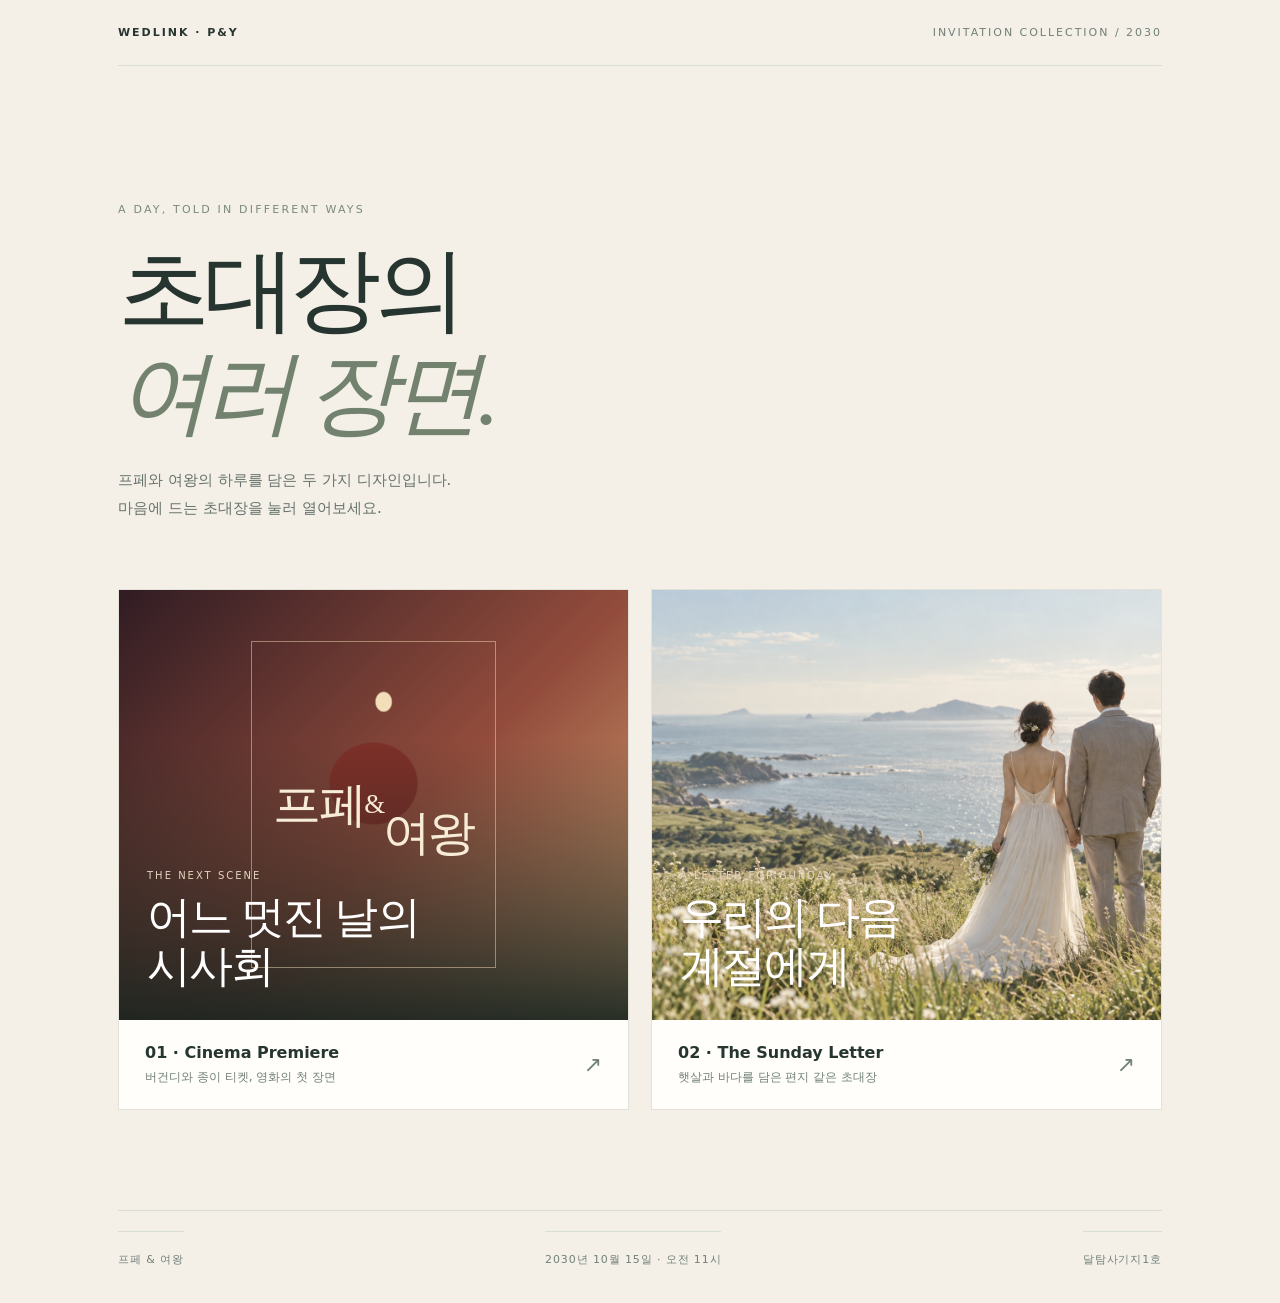
==== index.html @ d2a62945 "Publish WedLink invitation themes" ====
<!doctype html>
<html lang="ko">
<head>
  <meta charset="utf-8">
  <meta name="viewport" content="width=device-width, initial-scale=1">
  <meta name="theme-color" content="#f4f0e8">
  <meta name="description" content="프페와 여왕의 모바일 청첩장 테마를 골라보세요.">
  <title>WedLink — 초대장의 여러 장면</title>
  <style>
    :root{color-scheme:light;--paper:#f4f0e8;--ink:#26352f;--muted:#718078;--line:#d8ded5;--serif:Georgia,"Noto Serif KR",serif;--sans:system-ui,"Noto Sans KR",sans-serif}*{box-sizing:border-box}body{margin:0;background:var(--paper);color:var(--ink);font-family:var(--sans)}a{color:inherit}.wrap{max-width:1100px;margin:auto;padding:0 28px}.topbar{display:flex;align-items:center;justify-content:space-between;padding:26px 0;border-bottom:1px solid var(--line);font-size:11px;letter-spacing:.18em;text-transform:uppercase}.brand{font-weight:750}.edition{color:var(--muted)}.intro{padding:clamp(64px,11vw,132px) 0 48px}.eyebrow{font-size:11px;letter-spacing:.2em;color:#7a8b78;text-transform:uppercase}.intro h1{font-family:var(--serif);font-weight:400;letter-spacing:-.07em;font-size:clamp(44px,8vw,92px);line-height:1.12;margin:22px 0}.intro h1 em{font-weight:400;color:#72826f}.intro p{color:#66736c;line-height:1.85;margin:0;max-width:480px;font-size:15px}.themes{display:grid;grid-template-columns:repeat(2,minmax(0,1fr));gap:22px;padding:18px 0 100px}.theme{display:block;text-decoration:none;background:#fffefa;border:1px solid #e3e2d9;transition:transform .25s,box-shadow .25s;overflow:hidden}.theme:hover,.theme:focus-visible{transform:translateY(-4px);box-shadow:0 18px 44px #26352f18;outline:2px solid #70836f;outline-offset:3px}.poster{height:clamp(230px,37vw,430px);position:relative;overflow:hidden;display:flex;align-items:flex-end;padding:28px;color:white}.poster::after{content:"";position:absolute;inset:0;background:linear-gradient(0deg,#17231fe8,transparent 65%)}.poster>*{position:relative;z-index:1}.poster--cinema{background:radial-gradient(ellipse at 52% 26%,#f3deba 0 2%,transparent 2.4%),radial-gradient(ellipse at 50% 45%,#7d3028 0 12%,transparent 12.5%),linear-gradient(135deg,#301c23,#934c3c 55%,#d9ab78)}.ticket{position:absolute;inset:12% 26%;border:1px solid #f7dfb77a;display:flex;align-items:center;justify-content:center;text-align:center;font-family:var(--serif);font-size:clamp(25px,4vw,48px);letter-spacing:-.05em;line-height:1.15;color:#f7ecd7}.poster--letter{background:#d9dfd2}.poster--letter img{position:absolute;inset:0;width:100%;height:100%;object-fit:cover;object-position:center 56%;filter:saturate(.82)}.poster--letter::after{background:linear-gradient(0deg,#1b2823d9,transparent 74%)}.theme-title{font-family:var(--serif);font-size:clamp(26px,4vw,44px);line-height:1.12;letter-spacing:-.04em}.theme-kicker{font-size:10px;letter-spacing:.2em;margin:0 0 12px;color:#e2d5c1}.theme-info{display:flex;align-items:center;justify-content:space-between;padding:23px 26px}.theme-info strong{display:block;font-size:16px;font-weight:650}.theme-info small{display:block;color:var(--muted);margin-top:7px;font-size:12px}.arrow{font-size:22px;color:#718078}.foot{padding:0 0 36px;color:var(--muted);font-size:11px;letter-spacing:.08em}.foot span{border-top:1px solid var(--line);padding-top:20px;display:flex;justify-content:space-between}@media(max-width:680px){.wrap{padding:0 18px}.topbar{padding:20px 0}.themes{grid-template-columns:1fr;gap:16px;padding-bottom:68px}.poster{height:330px}.intro{padding:62px 0 30px}.theme-info{padding:20px}.foot span{gap:16px;flex-wrap:wrap}}
  </style>
</head>
<body>
  <div class="wrap">
    <header class="topbar"><span class="brand">WEDLINK · P&amp;Y</span><span class="edition">INVITATION COLLECTION / 2030</span></header>
    <main>
      <section class="intro" aria-labelledby="page-title">
        <span class="eyebrow">A day, told in different ways</span>
        <h1 id="page-title">초대장의<br><em>여러 장면.</em></h1>
        <p>프페와 여왕의 하루를 담은 두 가지 디자인입니다.<br>마음에 드는 초대장을 눌러 열어보세요.</p>
      </section>
      <nav class="themes" aria-label="청첩장 테마 선택">
        <a class="theme" href="./cinema-premiere/">
          <div class="poster poster--cinema"><div class="ticket" aria-hidden="true">프페<br><span style="font-size:.56em">&amp;</span><br>여왕</div><div><p class="theme-kicker">THE NEXT SCENE</p><div class="theme-title">어느 멋진 날의<br>시사회</div></div></div>
          <div class="theme-info"><div><strong>01 · Cinema Premiere</strong><small>버건디와 종이 티켓, 영화의 첫 장면</small></div><span class="arrow" aria-hidden="true">↗</span></div>
        </a>
        <a class="theme" href="./sunday-letter/">
          <div class="poster poster--letter"><img src="./sunday-letter/hero.png" alt="맑은 바닷가 풀밭에 선 신랑신부의 뒷모습"><div><p class="theme-kicker">A LETTER FOR SUNDAY</p><div class="theme-title">우리의 다음<br>계절에게</div></div></div>
          <div class="theme-info"><div><strong>02 · The Sunday Letter</strong><small>햇살과 바다를 담은 편지 같은 초대장</small></div><span class="arrow" aria-hidden="true">↗</span></div>
        </a>
      </nav>
    </main>
    <footer class="foot"><span><span>프페 &amp; 여왕</span><span>2030년 10월 15일 · 오전 11시</span><span>달탐사기지1호</span></span></footer>
  </div>
</body>
</html>
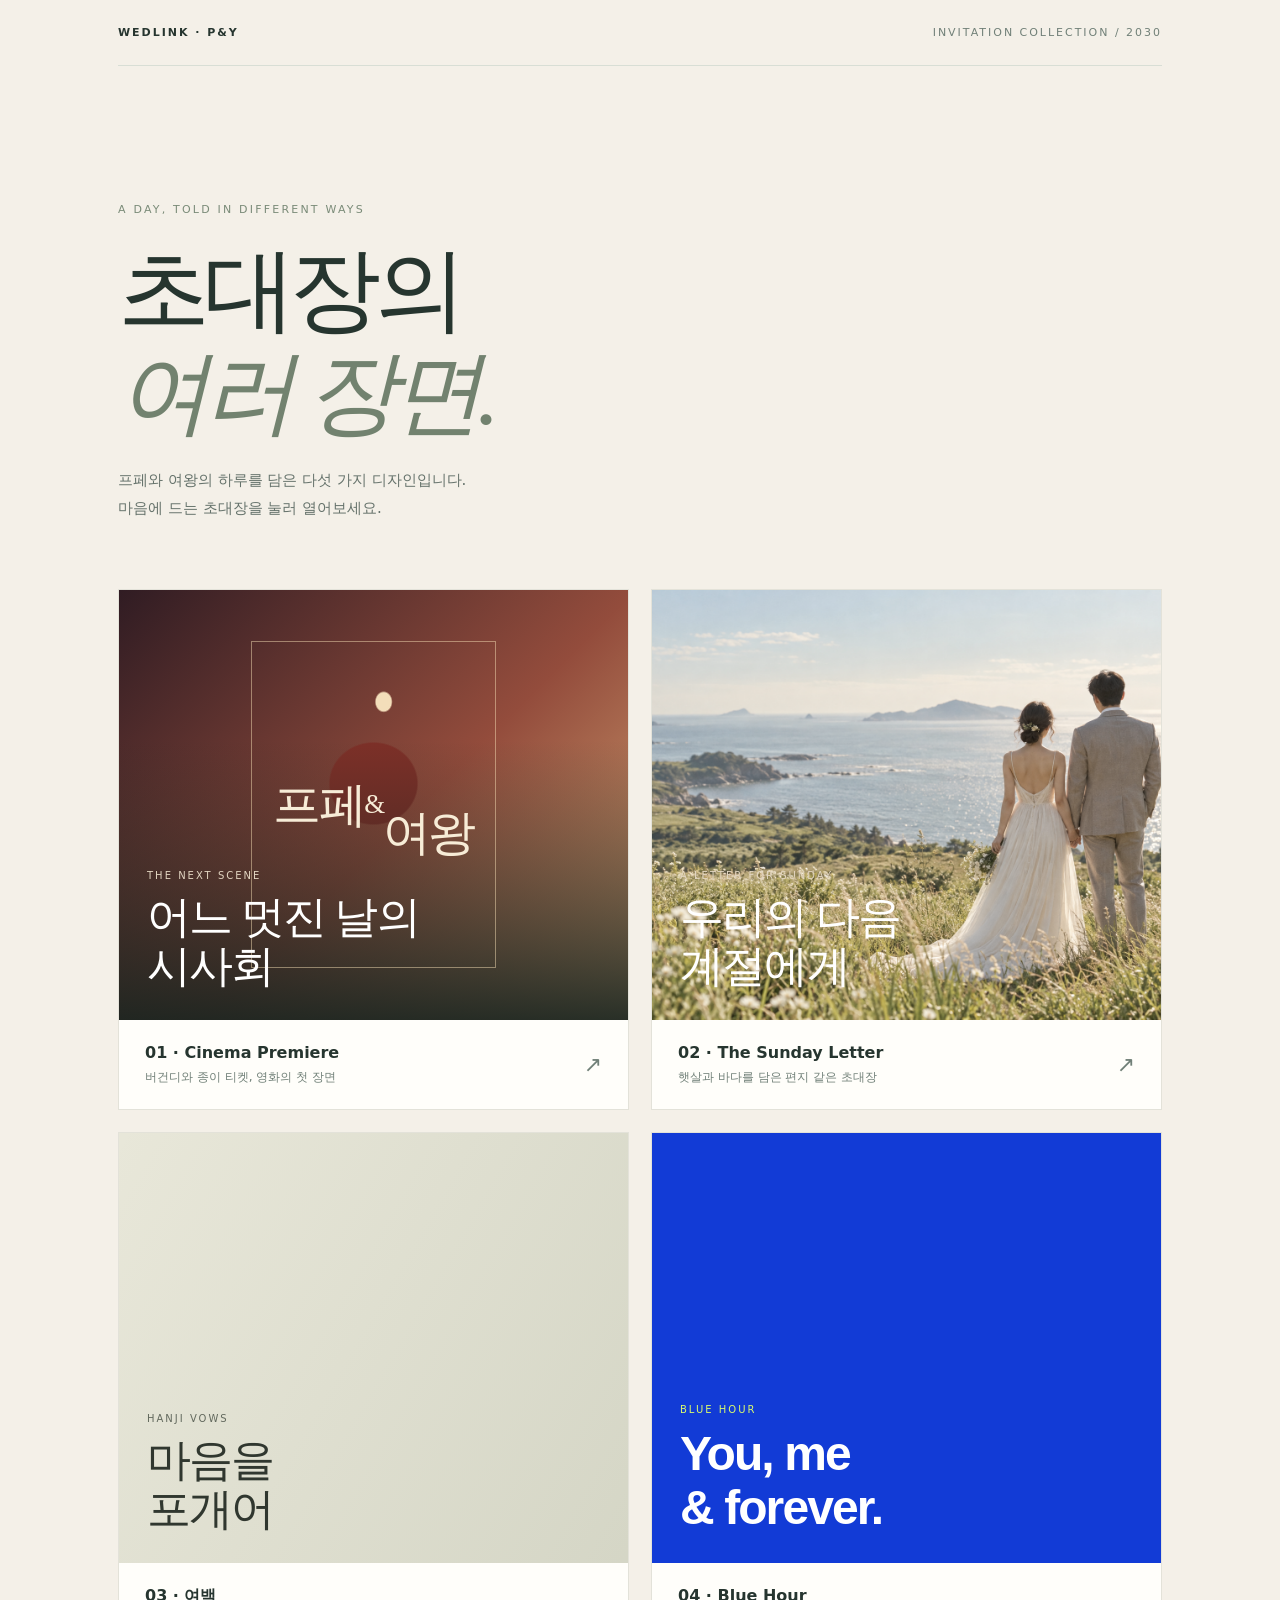
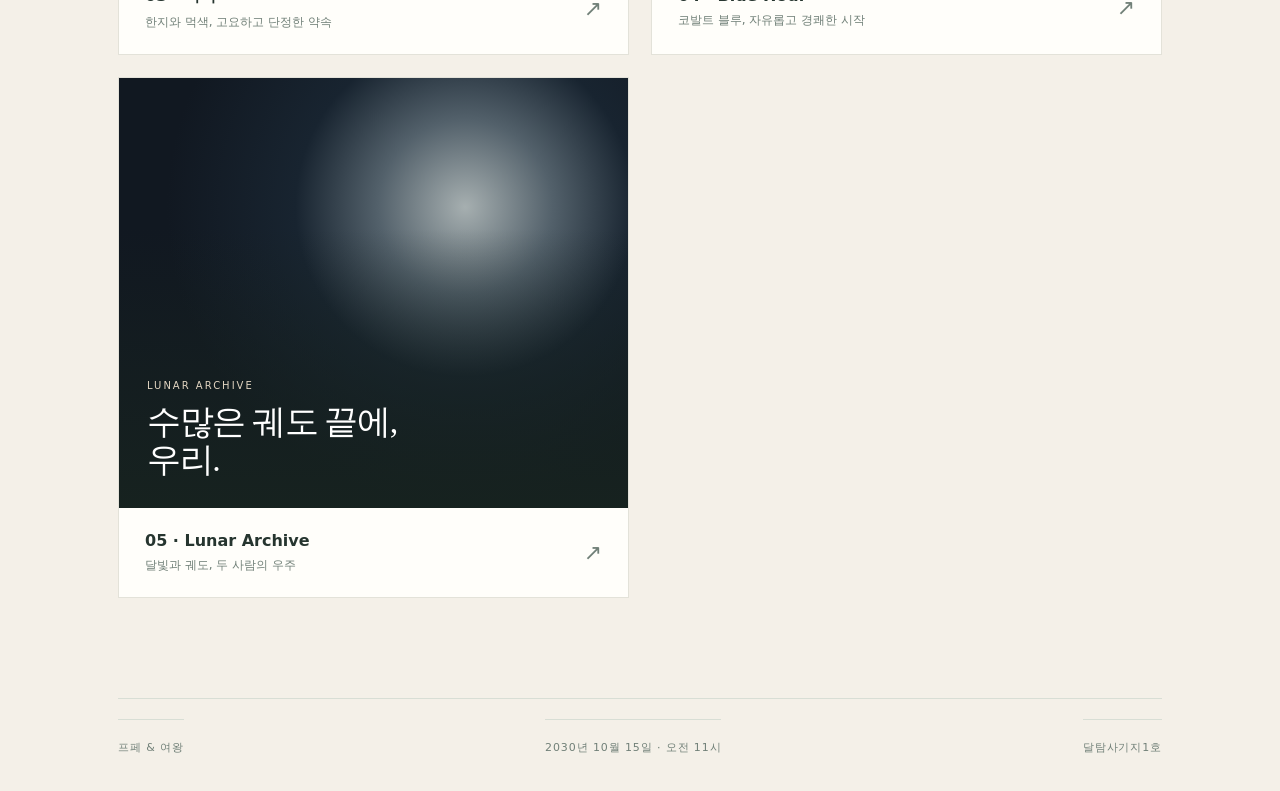
==== commit cad685b7: "Add Hanji Vows, Blue Hour and Lunar Archive themes" ====
--- a/index.html
+++ b/index.html
@@ -8,7 +8,7 @@
   <title>WedLink — 초대장의 여러 장면</title>
   <style>
     :root{color-scheme:light;--paper:#f4f0e8;--ink:#26352f;--muted:#718078;--line:#d8ded5;--serif:Georgia,"Noto Serif KR",serif;--sans:system-ui,"Noto Sans KR",sans-serif}*{box-sizing:border-box}body{margin:0;background:var(--paper);color:var(--ink);font-family:var(--sans)}a{color:inherit}.wrap{max-width:1100px;margin:auto;padding:0 28px}.topbar{display:flex;align-items:center;justify-content:space-between;padding:26px 0;border-bottom:1px solid var(--line);font-size:11px;letter-spacing:.18em;text-transform:uppercase}.brand{font-weight:750}.edition{color:var(--muted)}.intro{padding:clamp(64px,11vw,132px) 0 48px}.eyebrow{font-size:11px;letter-spacing:.2em;color:#7a8b78;text-transform:uppercase}.intro h1{font-family:var(--serif);font-weight:400;letter-spacing:-.07em;font-size:clamp(44px,8vw,92px);line-height:1.12;margin:22px 0}.intro h1 em{font-weight:400;color:#72826f}.intro p{color:#66736c;line-height:1.85;margin:0;max-width:480px;font-size:15px}.themes{display:grid;grid-template-columns:repeat(2,minmax(0,1fr));gap:22px;padding:18px 0 100px}.theme{display:block;text-decoration:none;background:#fffefa;border:1px solid #e3e2d9;transition:transform .25s,box-shadow .25s;overflow:hidden}.theme:hover,.theme:focus-visible{transform:translateY(-4px);box-shadow:0 18px 44px #26352f18;outline:2px solid #70836f;outline-offset:3px}.poster{height:clamp(230px,37vw,430px);position:relative;overflow:hidden;display:flex;align-items:flex-end;padding:28px;color:white}.poster::after{content:"";position:absolute;inset:0;background:linear-gradient(0deg,#17231fe8,transparent 65%)}.poster>*{position:relative;z-index:1}.poster--cinema{background:radial-gradient(ellipse at 52% 26%,#f3deba 0 2%,transparent 2.4%),radial-gradient(ellipse at 50% 45%,#7d3028 0 12%,transparent 12.5%),linear-gradient(135deg,#301c23,#934c3c 55%,#d9ab78)}.ticket{position:absolute;inset:12% 26%;border:1px solid #f7dfb77a;display:flex;align-items:center;justify-content:center;text-align:center;font-family:var(--serif);font-size:clamp(25px,4vw,48px);letter-spacing:-.05em;line-height:1.15;color:#f7ecd7}.poster--letter{background:#d9dfd2}.poster--letter img{position:absolute;inset:0;width:100%;height:100%;object-fit:cover;object-position:center 56%;filter:saturate(.82)}.poster--letter::after{background:linear-gradient(0deg,#1b2823d9,transparent 74%)}.theme-title{font-family:var(--serif);font-size:clamp(26px,4vw,44px);line-height:1.12;letter-spacing:-.04em}.theme-kicker{font-size:10px;letter-spacing:.2em;margin:0 0 12px;color:#e2d5c1}.theme-info{display:flex;align-items:center;justify-content:space-between;padding:23px 26px}.theme-info strong{display:block;font-size:16px;font-weight:650}.theme-info small{display:block;color:var(--muted);margin-top:7px;font-size:12px}.arrow{font-size:22px;color:#718078}.foot{padding:0 0 36px;color:var(--muted);font-size:11px;letter-spacing:.08em}.foot span{border-top:1px solid var(--line);padding-top:20px;display:flex;justify-content:space-between}@media(max-width:680px){.wrap{padding:0 18px}.topbar{padding:20px 0}.themes{grid-template-columns:1fr;gap:16px;padding-bottom:68px}.poster{height:330px}.intro{padding:62px 0 30px}.theme-info{padding:20px}.foot span{gap:16px;flex-wrap:wrap}}
-  </style>
+  .poster--hanji{background:#e8e7d9;color:#30372f}.poster--hanji::after{background:linear-gradient(120deg,transparent,#64715425)}.poster--hanji .theme-kicker{color:#62685d}.poster--hanji .theme-title{font-family:Batang,serif}.poster--blue{background:#123bd6}.poster--blue::after{background:none}.poster--blue .theme-title{font-family:Arial,sans-serif;font-weight:800;font-size:48px}.poster--blue .theme-kicker{color:#d9fa6d}.poster--lunar{background:radial-gradient(circle at 68% 30%,#a6afb0 0,#53616b 19%,#182430 37%,#111821 65%)}.poster--lunar .theme-title{font-size:34px}</style>
 </head>
 <body>
   <div class="wrap">
@@ -17,7 +17,7 @@
       <section class="intro" aria-labelledby="page-title">
         <span class="eyebrow">A day, told in different ways</span>
         <h1 id="page-title">초대장의<br><em>여러 장면.</em></h1>
-        <p>프페와 여왕의 하루를 담은 두 가지 디자인입니다.<br>마음에 드는 초대장을 눌러 열어보세요.</p>
+        <p>프페와 여왕의 하루를 담은 다섯 가지 디자인입니다.<br>마음에 드는 초대장을 눌러 열어보세요.</p>
       </section>
       <nav class="themes" aria-label="청첩장 테마 선택">
         <a class="theme" href="./cinema-premiere/">
@@ -28,7 +28,10 @@
           <div class="poster poster--letter"><img src="./sunday-letter/hero.png" alt="맑은 바닷가 풀밭에 선 신랑신부의 뒷모습"><div><p class="theme-kicker">A LETTER FOR SUNDAY</p><div class="theme-title">우리의 다음<br>계절에게</div></div></div>
           <div class="theme-info"><div><strong>02 · The Sunday Letter</strong><small>햇살과 바다를 담은 편지 같은 초대장</small></div><span class="arrow" aria-hidden="true">↗</span></div>
         </a>
-      </nav>
+      <a class="theme" href="./hanji-vows/"><div class="poster poster--hanji"><div><p class="theme-kicker">HANJI VOWS</p><div class="theme-title">마음을<br>포개어</div></div></div><div class="theme-info"><div><strong>03 · 여백</strong><small>한지와 먹색, 고요하고 단정한 약속</small></div><span class="arrow" aria-hidden="true">↗</span></div></a>
+<a class="theme" href="./blue-hour/"><div class="poster poster--blue"><div><p class="theme-kicker">BLUE HOUR</p><div class="theme-title">You, me<br><span>& forever.</span></div></div></div><div class="theme-info"><div><strong>04 · Blue Hour</strong><small>코발트 블루, 자유롭고 경쾌한 시작</small></div><span class="arrow" aria-hidden="true">↗</span></div></a>
+<a class="theme" href="./lunar-archive/"><div class="poster poster--lunar"><div><p class="theme-kicker">LUNAR ARCHIVE</p><div class="theme-title">수많은 궤도 끝에,<br>우리.</div></div></div><div class="theme-info"><div><strong>05 · Lunar Archive</strong><small>달빛과 궤도, 두 사람의 우주</small></div><span class="arrow" aria-hidden="true">↗</span></div></a>
+</nav>
     </main>
     <footer class="foot"><span><span>프페 &amp; 여왕</span><span>2030년 10월 15일 · 오전 11시</span><span>달탐사기지1호</span></span></footer>
   </div>
